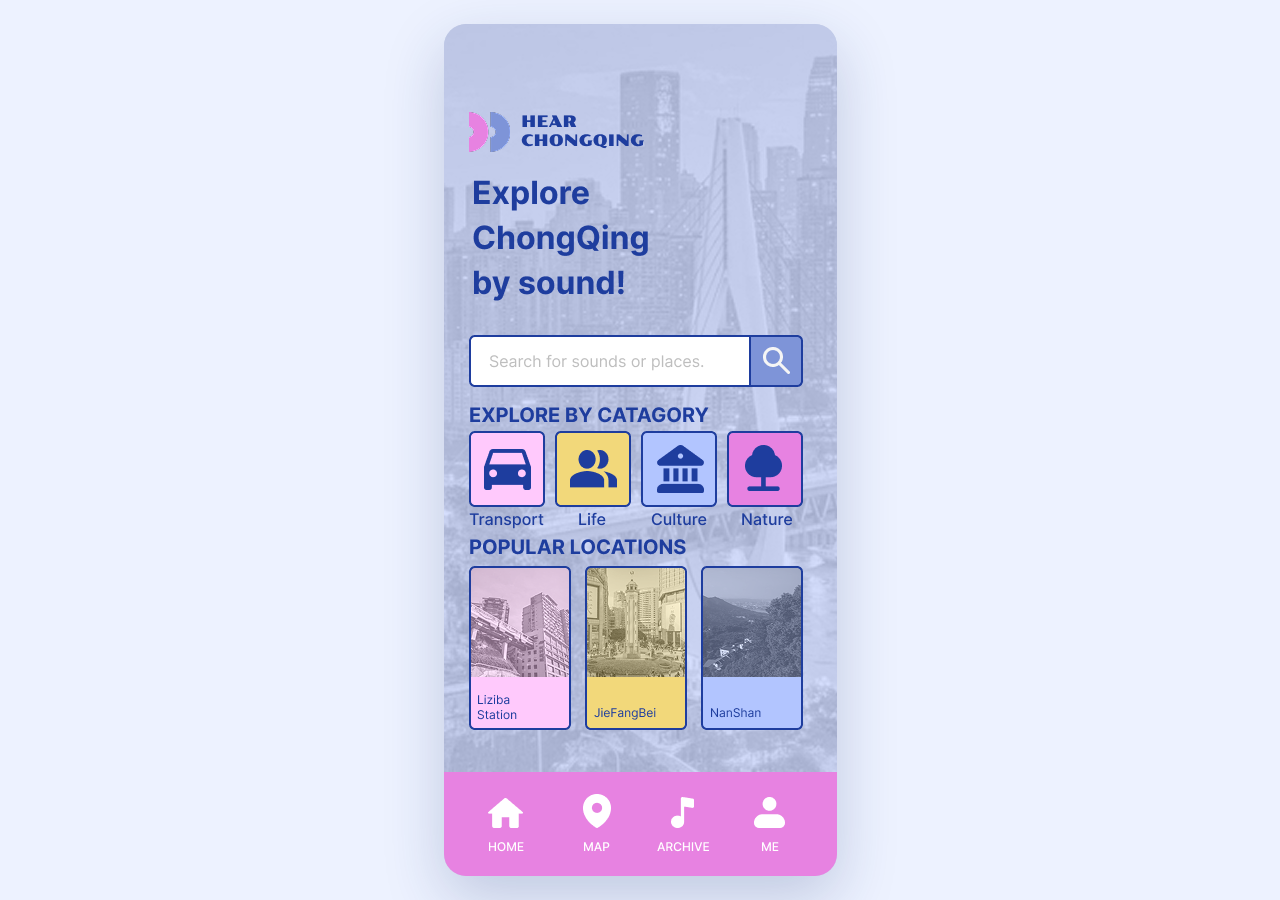
==== app-demo.html @ 1570c2eb "Flatten APP demo states for smoother interaction" ====
<!doctype html>
<html lang="en">
  <head>
    <meta charset="utf-8" />
    <meta name="viewport" content="width=device-width, initial-scale=1" />
    <title>HEAR CHONGQING APP DEMO</title>
    <link rel="stylesheet" href="app-demo.css?v=20260616-flat2" />
    <link rel="preload" href="APP/APP-HOME.png" as="image" />
    <link rel="preload" href="APP/APP-MAP.png" as="image" />
    <link rel="preload" href="APP/demo-frames/archive-liziba-0.jpg" as="image" />
  </head>
  <body>
    <main id="appDemo" aria-live="polite"></main>
    <script src="app-demo.js?v=20260616-flat2" defer></script>
  </body>
</html>
---- app-demo.css ----
:root {
  --phone-w: 393;
  --phone-h: 852;
  font-family: Arial, Helvetica, sans-serif;
}

* {
  box-sizing: border-box;
}

html,
body {
  margin: 0;
  min-height: 100%;
  background: #edf2ff;
}

body {
  display: grid;
  place-items: center;
  min-height: 100vh;
  overflow: hidden;
}

#appDemo {
  display: grid;
  place-items: center;
  width: 100vw;
  height: 100vh;
}

.phone {
  width: min(100vw, calc(100vh * 393 / 852), 393px);
  height: min(100vh, calc(100vw * 852 / 393), 852px);
  overflow: hidden;
  background: #c8d3eb;
}

@media (min-width: 520px) and (min-height: 880px) {
  .phone {
    border-radius: 22px;
    box-shadow: 0 22px 60px rgba(31, 54, 113, 0.22);
  }
}

.screen-image {
  display: block;
  width: 100%;
  height: 100%;
  object-fit: cover;
  user-select: none;
  -webkit-user-drag: none;
  cursor: pointer;
}
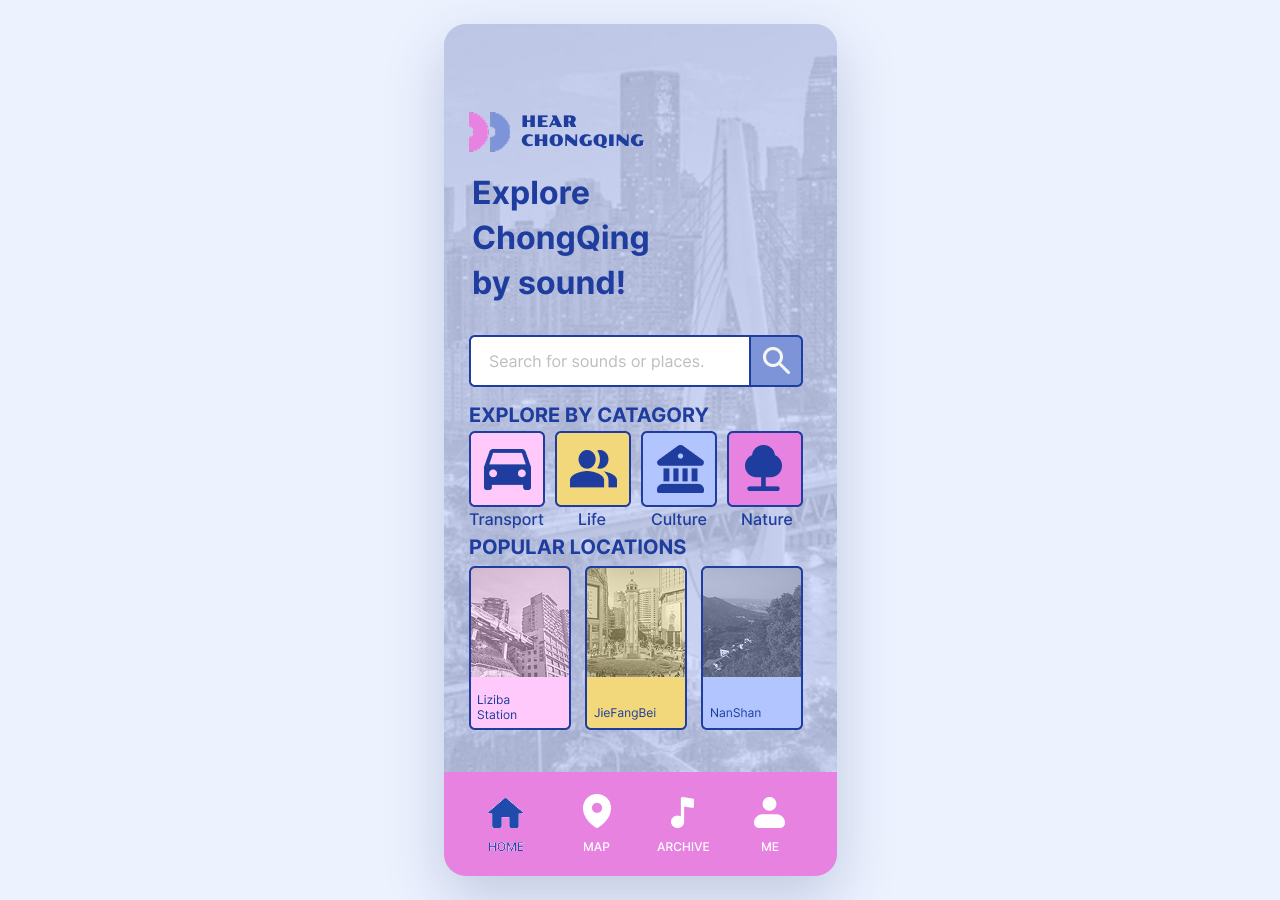
==== commit f57761ca: "Add active bottom navigation states to APP demo" ====
--- a/app-demo.html
+++ b/app-demo.html
@@ -4,13 +4,13 @@
     <meta charset="utf-8" />
     <meta name="viewport" content="width=device-width, initial-scale=1" />
     <title>HEAR CHONGQING APP DEMO</title>
-    <link rel="stylesheet" href="app-demo.css?v=20260616-flat2" />
-    <link rel="preload" href="APP/APP-HOME.png" as="image" />
-    <link rel="preload" href="APP/APP-MAP.png" as="image" />
-    <link rel="preload" href="APP/demo-frames/archive-liziba-0.jpg" as="image" />
+    <link rel="stylesheet" href="app-demo.css?v=20260616-nav1" />
+    <link rel="preload" href="APP/demo-frames/home-active.png" as="image" />
+    <link rel="preload" href="APP/demo-frames/map-active.png" as="image" />
+    <link rel="preload" href="APP/demo-frames/archive-liziba-0.png" as="image" />
   </head>
   <body>
     <main id="appDemo" aria-live="polite"></main>
-    <script src="app-demo.js?v=20260616-flat2" defer></script>
+    <script src="app-demo.js?v=20260616-nav1" defer></script>
   </body>
 </html>
